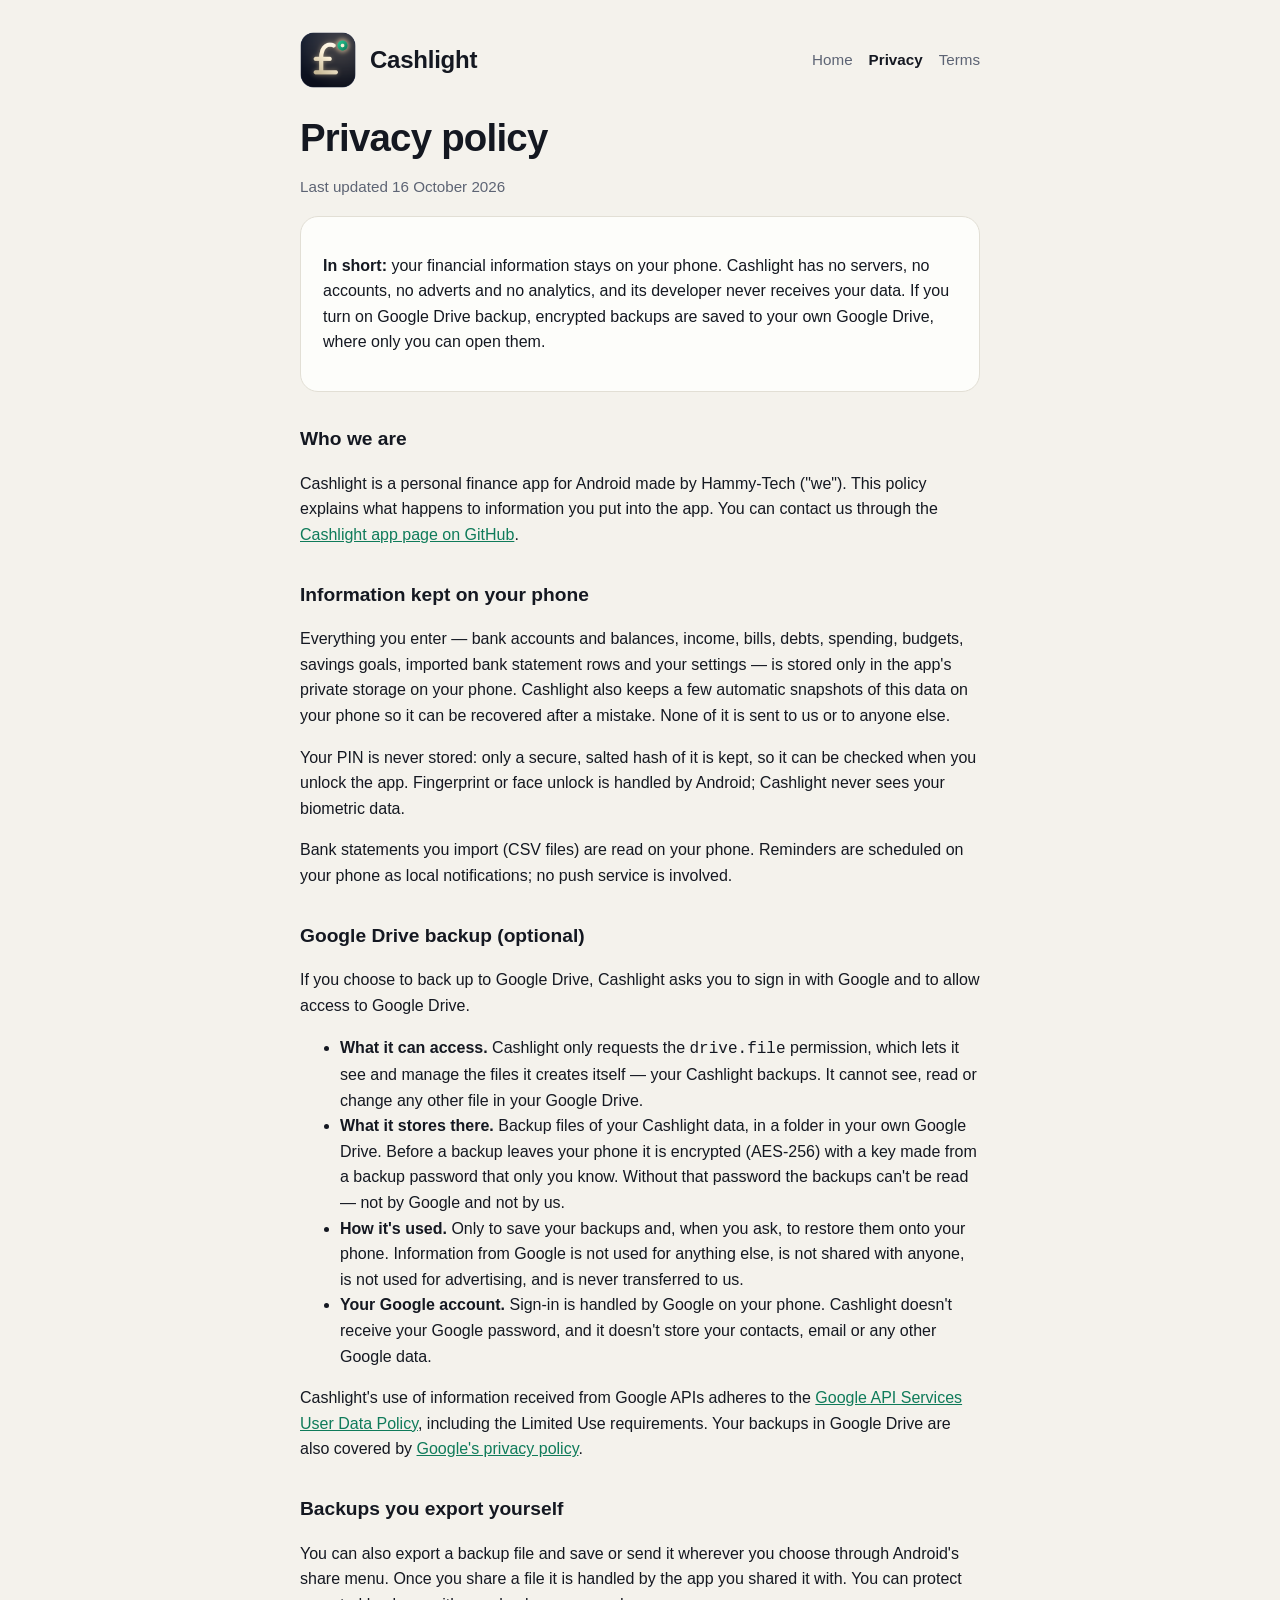
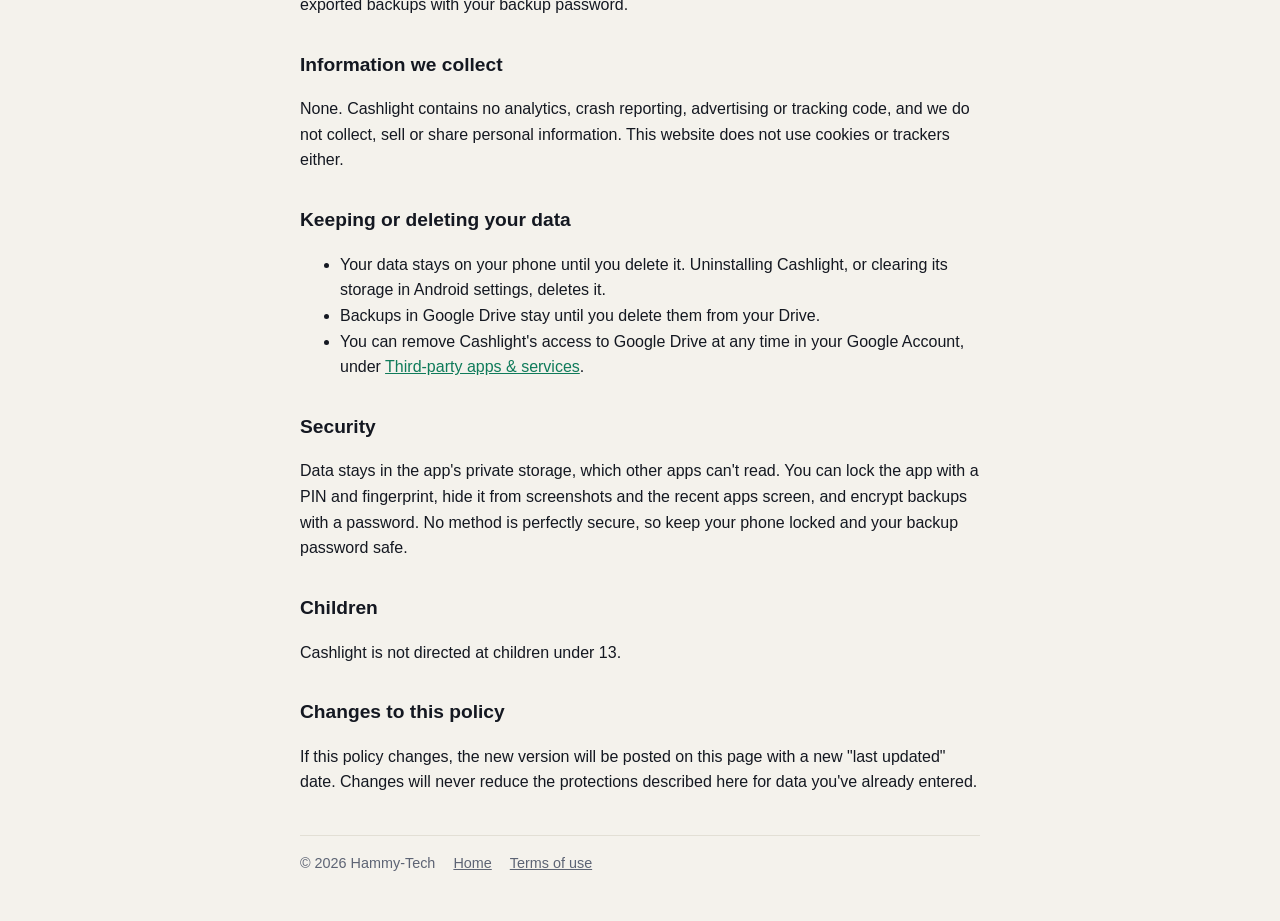
==== privacy.html @ bd48392d "Add Cashlight home page, privacy policy and terms Public pages for the Google sign-in branding setti" ====
<!doctype html>
<html lang="en-GB">
  <head>
    <meta charset="utf-8" />
    <meta name="viewport" content="width=device-width, initial-scale=1" />
    <title>Cashlight — Privacy policy</title>
    <meta name="description" content="How Cashlight handles your data: kept on your phone, with optional encrypted backups to your own Google Drive." />
    <link rel="icon" href="icon.png" />
    <link rel="stylesheet" href="style.css" />
  </head>
  <body>
    <div class="wrap">
      <header class="brand">
        <img src="icon.png" alt="" />
        <span class="name"><a href="./">Cashlight</a></span>
        <nav class="top" aria-label="Pages">
          <a href="./">Home</a>
          <a href="privacy.html" aria-current="page">Privacy</a>
          <a href="terms.html">Terms</a>
        </nav>
      </header>

      <main>
        <h1>Privacy policy</h1>
        <p class="note">Last updated 16 October 2026</p>

        <div class="card">
          <p>
            <strong>In short:</strong> your financial information stays on your phone. Cashlight has no servers, no accounts, no adverts and
            no analytics, and its developer never receives your data. If you turn on Google Drive backup, encrypted backups are saved to
            your own Google Drive, where only you can open them.
          </p>
        </div>

        <h2>Who we are</h2>
        <p>
          Cashlight is a personal finance app for Android made by Hammy-Tech ("we"). This policy explains what happens to information you
          put into the app. You can contact us through the
          <a href="https://github.com/Hammy-Tech/cashlight-app/issues">Cashlight app page on GitHub</a>.
        </p>

        <h2>Information kept on your phone</h2>
        <p>
          Everything you enter — bank accounts and balances, income, bills, debts, spending, budgets, savings goals, imported bank statement
          rows and your settings — is stored only in the app's private storage on your phone. Cashlight also keeps a few automatic snapshots
          of this data on your phone so it can be recovered after a mistake. None of it is sent to us or to anyone else.
        </p>
        <p>
          Your PIN is never stored: only a secure, salted hash of it is kept, so it can be checked when you unlock the app. Fingerprint or
          face unlock is handled by Android; Cashlight never sees your biometric data.
        </p>
        <p>
          Bank statements you import (CSV files) are read on your phone. Reminders are scheduled on your phone as local notifications; no
          push service is involved.
        </p>

        <h2>Google Drive backup (optional)</h2>
        <p>If you choose to back up to Google Drive, Cashlight asks you to sign in with Google and to allow access to Google Drive.</p>
        <ul>
          <li>
            <strong>What it can access.</strong> Cashlight only requests the <code>drive.file</code> permission, which lets it see and manage
            the files it creates itself — your Cashlight backups. It cannot see, read or change any other file in your Google Drive.
          </li>
          <li>
            <strong>What it stores there.</strong> Backup files of your Cashlight data, in a folder in your own Google Drive. Before a backup
            leaves your phone it is encrypted (AES-256) with a key made from a backup password that only you know. Without that password the
            backups can't be read — not by Google and not by us.
          </li>
          <li>
            <strong>How it's used.</strong> Only to save your backups and, when you ask, to restore them onto your phone. Information from
            Google is not used for anything else, is not shared with anyone, is not used for advertising, and is never transferred to us.
          </li>
          <li>
            <strong>Your Google account.</strong> Sign-in is handled by Google on your phone. Cashlight doesn't receive your Google password,
            and it doesn't store your contacts, email or any other Google data.
          </li>
        </ul>
        <p>
          Cashlight's use of information received from Google APIs adheres to the
          <a href="https://developers.google.com/terms/api-services-user-data-policy">Google API Services User Data Policy</a>, including the
          Limited Use requirements. Your backups in Google Drive are also covered by
          <a href="https://policies.google.com/privacy">Google's privacy policy</a>.
        </p>

        <h2>Backups you export yourself</h2>
        <p>
          You can also export a backup file and save or send it wherever you choose through Android's share menu. Once you share a file it is
          handled by the app you shared it with. You can protect exported backups with your backup password.
        </p>

        <h2>Information we collect</h2>
        <p>
          None. Cashlight contains no analytics, crash reporting, advertising or tracking code, and we do not collect, sell or share personal
          information. This website does not use cookies or trackers either.
        </p>

        <h2>Keeping or deleting your data</h2>
        <ul>
          <li>Your data stays on your phone until you delete it. Uninstalling Cashlight, or clearing its storage in Android settings, deletes it.</li>
          <li>Backups in Google Drive stay until you delete them from your Drive.</li>
          <li>
            You can remove Cashlight's access to Google Drive at any time in your Google Account, under
            <a href="https://myaccount.google.com/connections">Third-party apps &amp; services</a>.
          </li>
        </ul>

        <h2>Security</h2>
        <p>
          Data stays in the app's private storage, which other apps can't read. You can lock the app with a PIN and fingerprint, hide it from
          screenshots and the recent apps screen, and encrypt backups with a password. No method is perfectly secure, so keep your phone
          locked and your backup password safe.
        </p>

        <h2>Children</h2>
        <p>Cashlight is not directed at children under 13.</p>

        <h2>Changes to this policy</h2>
        <p>
          If this policy changes, the new version will be posted on this page with a new "last updated" date. Changes will never reduce the
          protections described here for data you've already entered.
        </p>
      </main>

      <footer>
        <span>© 2026 Hammy-Tech</span>
        <a href="./">Home</a>
        <a href="terms.html">Terms of use</a>
      </footer>
    </div>
  </body>
</html>
---- style.css ----
:root {
  --bg: #0a0d16;
  --card: #121726;
  --line: #222a3d;
  --text: #eef1f7;
  --muted: #9aa3b5;
  --accent: #10b981;
  --accent-soft: rgba(16, 185, 129, 0.12);
}

@media (prefers-color-scheme: light) {
  :root {
    --bg: #f4f2ec;
    --card: #fdfdfa;
    --line: #e2dfd5;
    --text: #141821;
    --muted: #5d6474;
    --accent: #0f7b5a;
    --accent-soft: rgba(15, 123, 90, 0.1);
  }
}

* {
  box-sizing: border-box;
}

html {
  -webkit-text-size-adjust: 100%;
}

body {
  margin: 0;
  background: var(--bg);
  color: var(--text);
  font: 16px/1.6 -apple-system, BlinkMacSystemFont, 'Segoe UI', Roboto, Helvetica, Arial, sans-serif;
}

a {
  color: var(--accent);
}

.wrap {
  max-width: 720px;
  margin: 0 auto;
  padding: 32px 20px 48px;
}

header.brand {
  display: flex;
  align-items: center;
  gap: 14px;
  margin-bottom: 28px;
}

header.brand img {
  width: 56px;
  height: 56px;
  border-radius: 14px;
}

header.brand .name {
  font-size: 1.5rem;
  font-weight: 700;
  letter-spacing: -0.01em;
}

header.brand .name a {
  color: inherit;
  text-decoration: none;
}

nav.top {
  margin-left: auto;
  display: flex;
  gap: 16px;
  font-size: 0.95rem;
}

nav.top a {
  color: var(--muted);
  text-decoration: none;
}

nav.top a[aria-current='page'] {
  color: var(--text);
  font-weight: 600;
}

h1 {
  font-size: clamp(1.8rem, 6vw, 2.4rem);
  line-height: 1.15;
  margin: 0 0 12px;
  letter-spacing: -0.02em;
}

h2 {
  font-size: 1.2rem;
  margin: 32px 0 8px;
}

p.lead {
  font-size: 1.15rem;
  color: var(--muted);
  margin: 0 0 24px;
}

.card {
  background: var(--card);
  border: 1px solid var(--line);
  border-radius: 18px;
  padding: 20px 22px;
  margin: 16px 0;
}

ul.features {
  list-style: none;
  padding: 0;
  margin: 0;
  display: grid;
  gap: 12px;
}

ul.features li {
  display: flex;
  gap: 12px;
}

ul.features li span[aria-hidden] {
  flex: none;
  width: 36px;
  height: 36px;
  border-radius: 10px;
  background: var(--accent-soft);
  display: grid;
  place-items: center;
}

.note {
  color: var(--muted);
  font-size: 0.95rem;
}

footer {
  border-top: 1px solid var(--line);
  margin-top: 40px;
  padding-top: 16px;
  color: var(--muted);
  font-size: 0.9rem;
  display: flex;
  flex-wrap: wrap;
  gap: 8px 18px;
}

footer a {
  color: var(--muted);
}

@media (max-width: 480px) {
  header.brand {
    flex-wrap: wrap;
  }
  nav.top {
    margin-left: 0;
    width: 100%;
  }
}
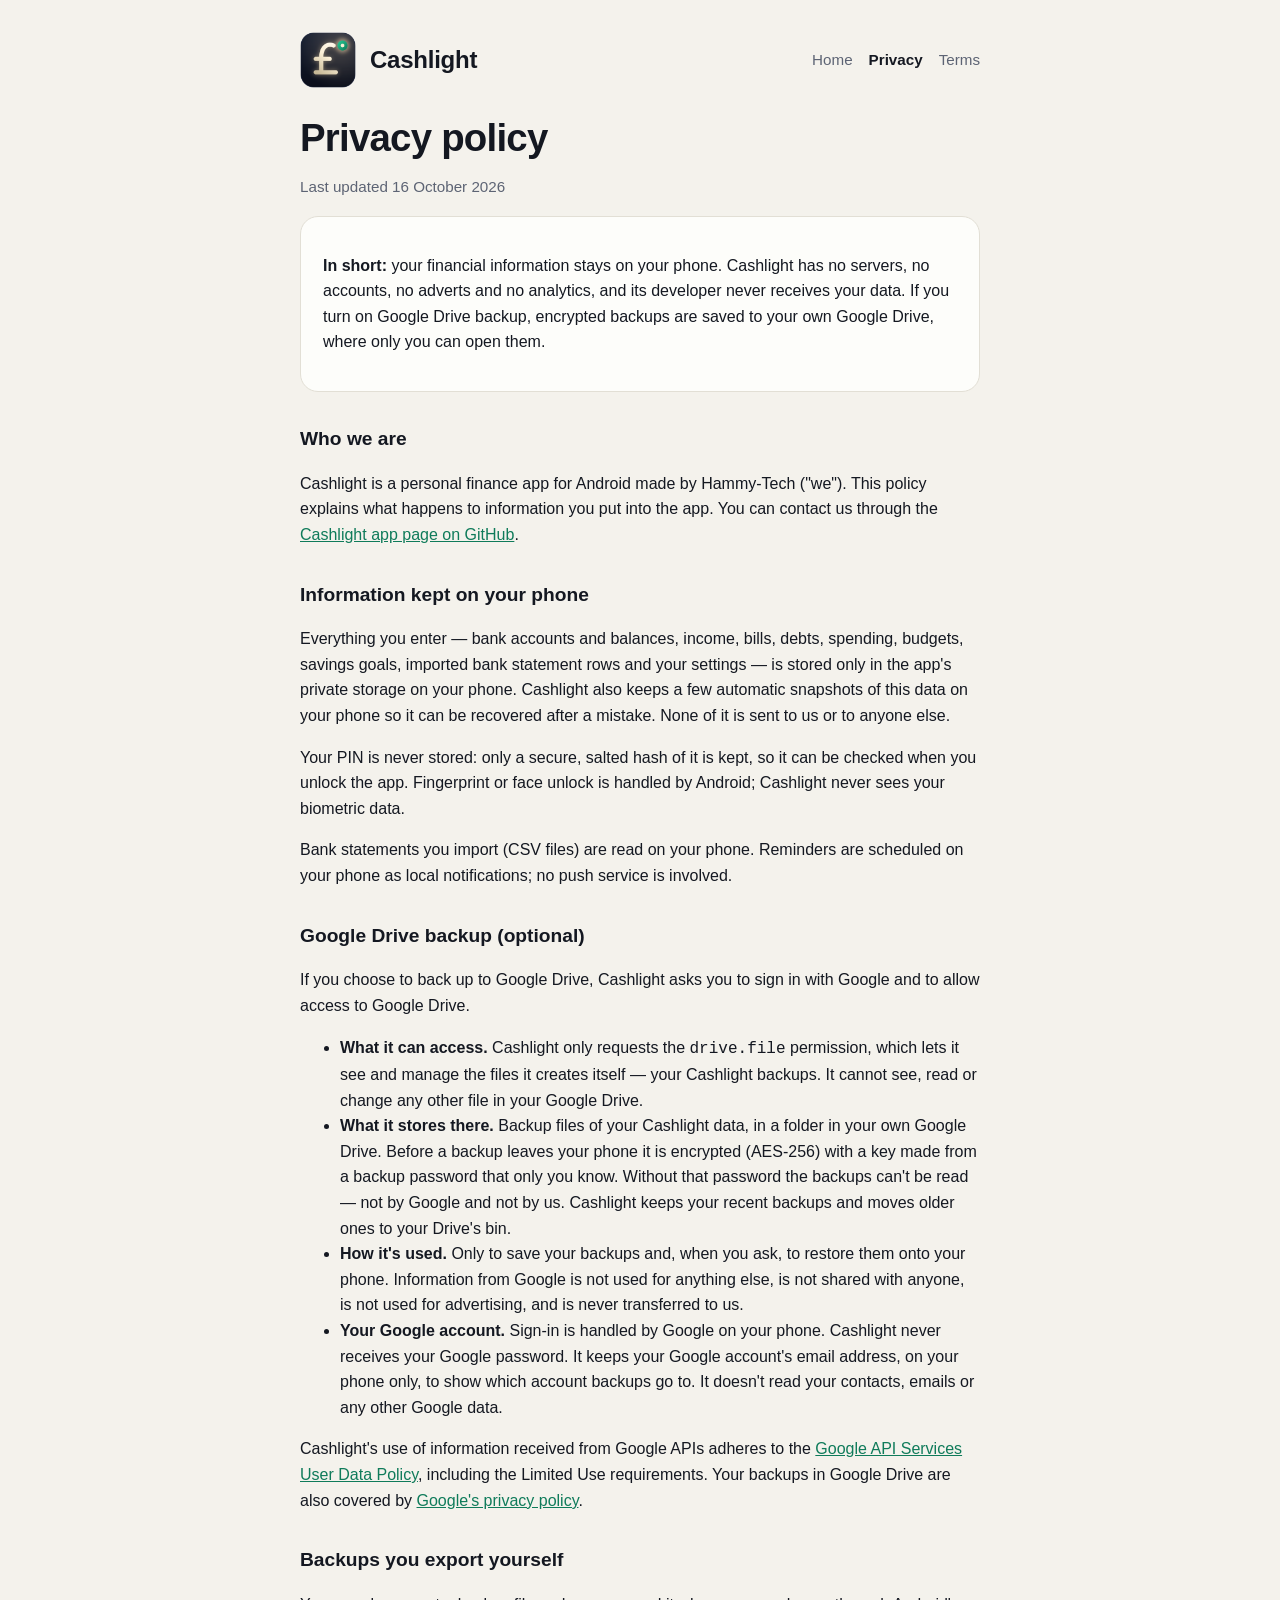
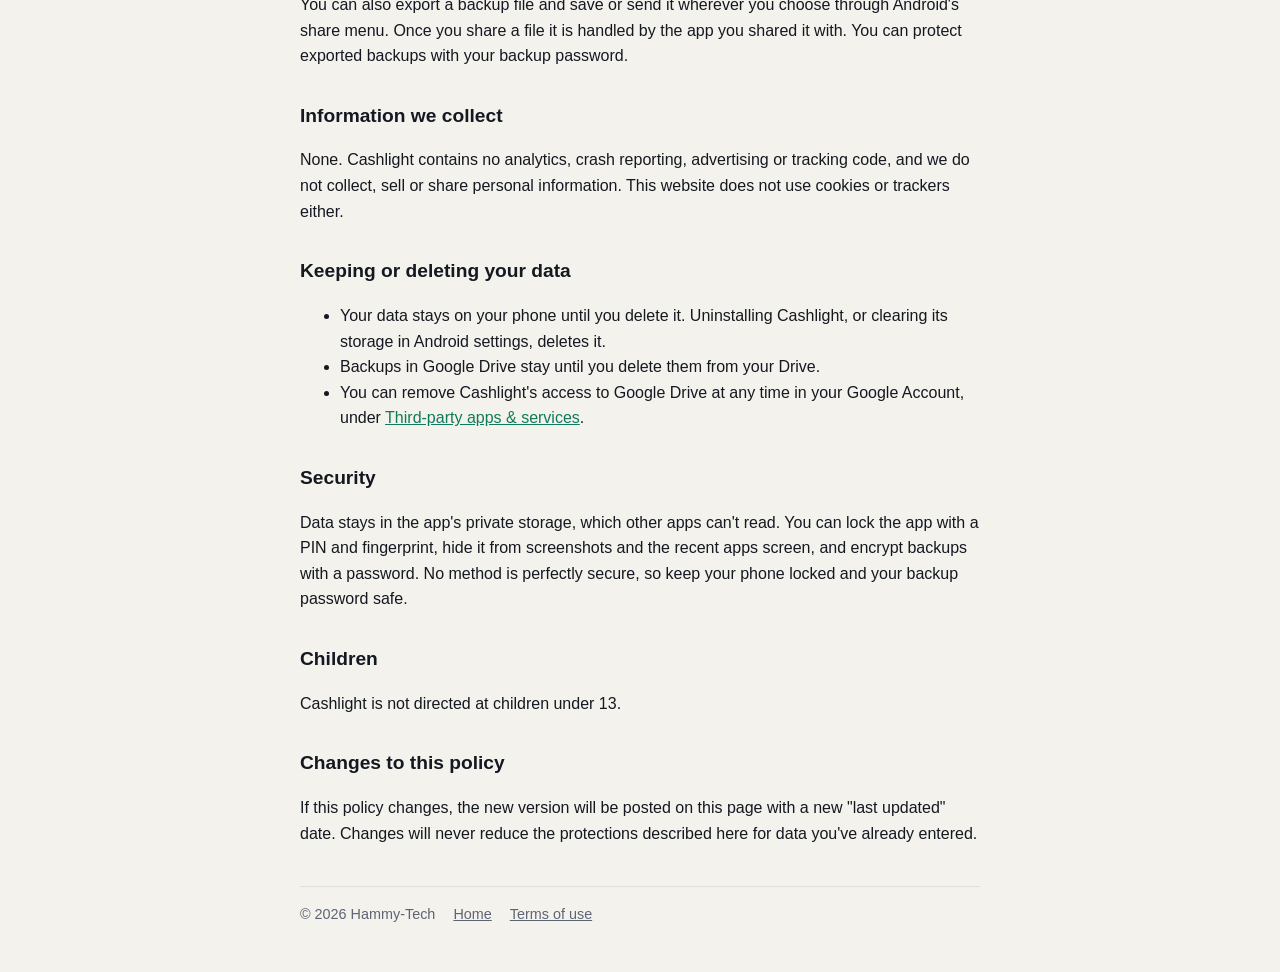
==== commit 33989e44: "Privacy policy: say the account email is kept on the phone, and old backups go to the bin Co-Authore" ====
--- a/privacy.html
+++ b/privacy.html
@@ -64,15 +64,17 @@
           <li>
             <strong>What it stores there.</strong> Backup files of your Cashlight data, in a folder in your own Google Drive. Before a backup
             leaves your phone it is encrypted (AES-256) with a key made from a backup password that only you know. Without that password the
-            backups can't be read — not by Google and not by us.
+            backups can't be read — not by Google and not by us. Cashlight keeps your recent backups and moves older ones to your Drive's
+            bin.
           </li>
           <li>
             <strong>How it's used.</strong> Only to save your backups and, when you ask, to restore them onto your phone. Information from
             Google is not used for anything else, is not shared with anyone, is not used for advertising, and is never transferred to us.
           </li>
           <li>
-            <strong>Your Google account.</strong> Sign-in is handled by Google on your phone. Cashlight doesn't receive your Google password,
-            and it doesn't store your contacts, email or any other Google data.
+            <strong>Your Google account.</strong> Sign-in is handled by Google on your phone. Cashlight never receives your Google password.
+            It keeps your Google account's email address, on your phone only, to show which account backups go to. It doesn't read your
+            contacts, emails or any other Google data.
           </li>
         </ul>
         <p>
